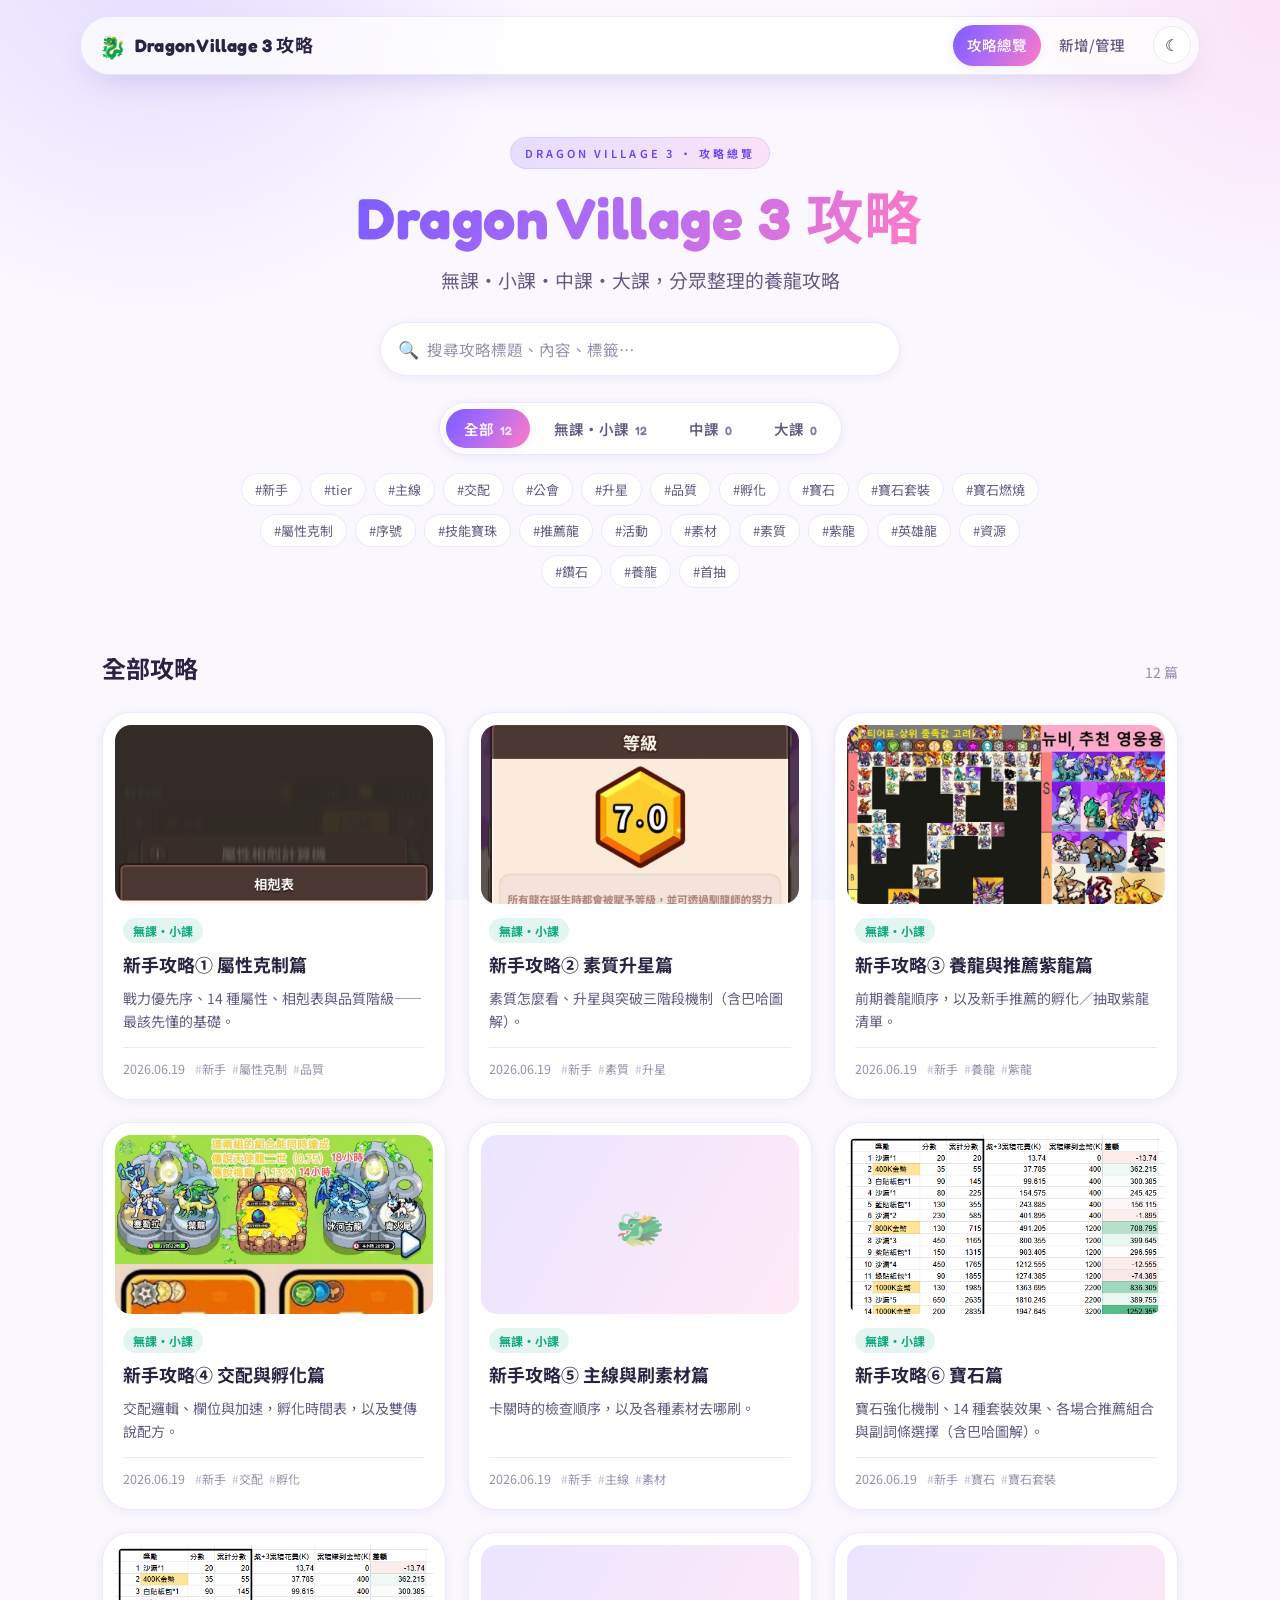
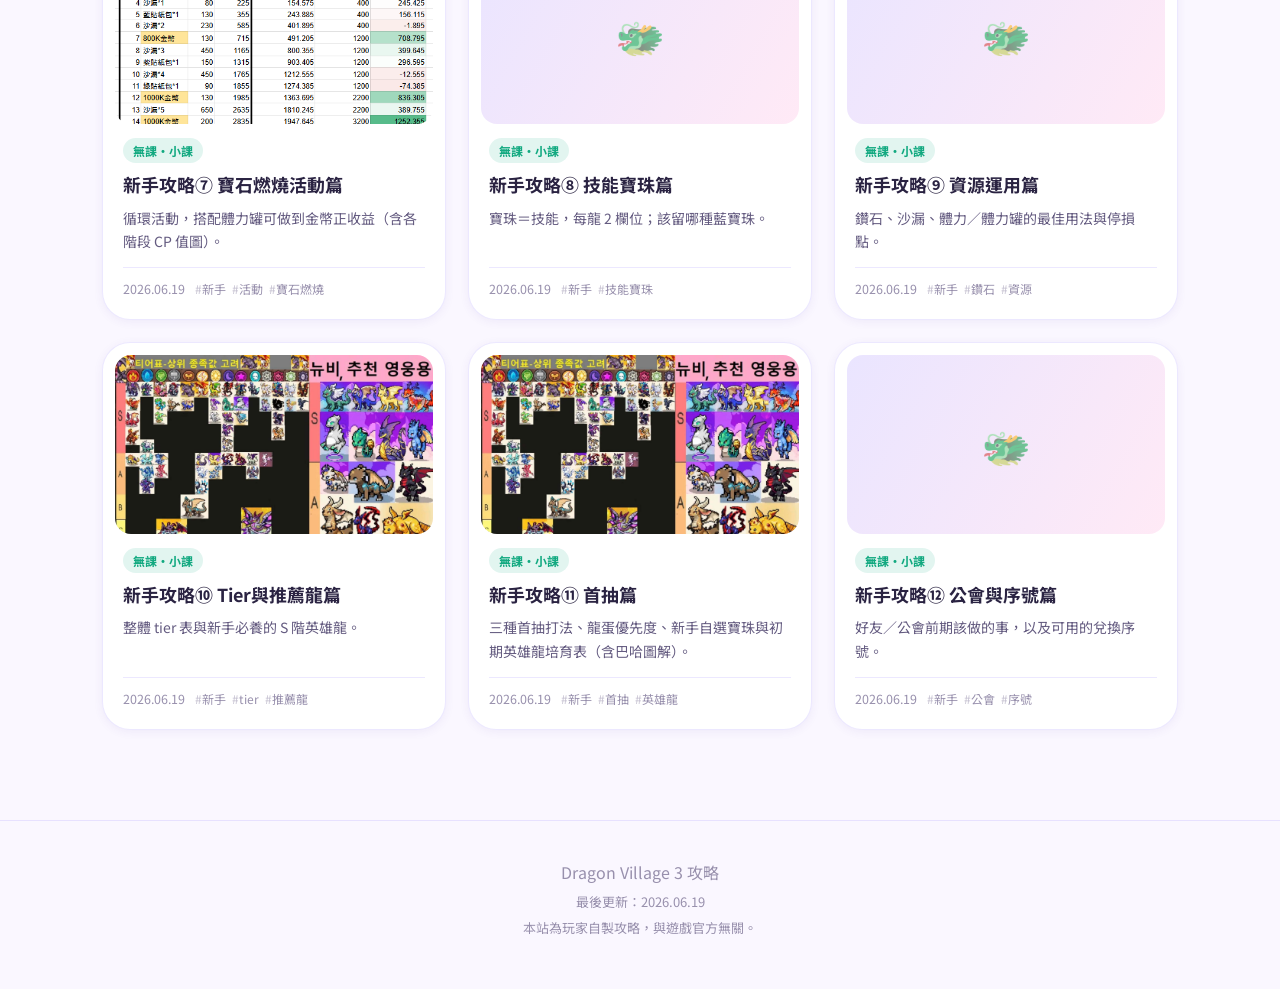
==== index.html @ 029b4b72 "Add files via upload" ====
<!DOCTYPE html>
<html lang="zh-Hant" data-theme="light">
<head>
  <meta charset="UTF-8" />
  <meta name="viewport" content="width=device-width, initial-scale=1.0" />
  <title>Dragon Village 3 攻略</title>
  <meta name="description" content="Dragon Village 3 養龍攻略，依無課・小課／中課／大課分類整理。" />
  <link rel="icon" href="data:image/svg+xml,<svg xmlns='http://www.w3.org/2000/svg' viewBox='0 0 100 100'><text y='.9em' font-size='90'>🐉</text></svg>" />
  <link rel="stylesheet" href="assets/css/style.css" />
</head>
<body>

  <main class="wrap">
    <!-- Hero -->
    <section class="hero">
      <span class="eyebrow" id="hero-eyebrow">Dragon Village 3 · 攻略總覽</span>
      <h1><span class="grad" id="hero-title">Dragon Village 3 攻略</span></h1>
      <p class="lead" id="hero-lead">無課・小課・中課・大課，分眾整理的養龍攻略</p>

      <div class="search-shell">
        <span class="icon">🔍</span>
        <input class="search-input" id="search" type="search" placeholder="搜尋攻略標題、內容、標籤…" autocomplete="off" />
      </div>

      <div class="tier-tabs" id="tier-tabs"></div>
      <div class="tag-row" id="tag-row"></div>
    </section>

    <!-- 攻略列表 -->
    <section class="section">
      <div class="section-head">
        <h2 id="list-title">全部攻略</h2>
        <span class="muted" id="list-count"></span>
      </div>
      <div class="guide-grid" id="grid"></div>
      <div class="empty" id="empty" style="display:none">
        <div class="big">🥚</div>
        <p>這個分類還沒有攻略。</p>
        <p>到「新增/管理」頁就能加入第一篇！</p>
      </div>
    </section>
  </main>

  <!-- 資料與程式 -->
  <script src="assets/data/guides.js"></script>
  <script src="assets/js/common.js"></script>
  <script src="assets/js/index.js"></script>
</body>
</html>
---- assets/css/style.css ----
/* =============================================================
 * Dragon Village 3 攻略站 — 樣式 (style.css)
 * 風格：奇幻可愛 × 好讀。支援亮/暗模式 (html[data-theme])。
 * ============================================================= */

/* ---------- 字體 ---------- */
@import url('https://fonts.googleapis.com/css2?family=Fredoka:wght@500;600;700&family=Noto+Sans+TC:wght@400;500;700;900&display=swap');

/* ---------- 設計變數（亮色為預設） ---------- */
:root {
  --font-base: "Noto Sans TC", system-ui, -apple-system, "Microsoft JhengHei", sans-serif;
  --font-display: "Fredoka", "Noto Sans TC", sans-serif;

  --bg: #faf7ff;
  --bg-soft: #f1ebff;
  --surface: #ffffff;
  --surface-2: #fbf9ff;
  --glass: rgba(255, 255, 255, 0.72);

  --text: #2a2342;
  --text-soft: #645b80;
  --text-faint: #9890ad;

  --hairline: rgba(124, 92, 255, 0.14);
  --hairline-strong: rgba(124, 92, 255, 0.22);

  --primary: #7c5cff;
  --primary-ink: #6a45f0;
  --accent: #1fb6ac;
  --accent-2: #ff7ac6;

  --grad: linear-gradient(120deg, #7c5cff 0%, #b06cf5 45%, #ff7ac6 100%);
  --grad-soft: linear-gradient(120deg, rgba(124,92,255,.16), rgba(255,122,198,.16));

  /* 三大分類顏色 */
  --tier-free: #12a980;
  --tier-free-bg: rgba(18, 169, 128, 0.12);
  --tier-mid: #4f7ff0;
  --tier-mid-bg: rgba(79, 127, 240, 0.12);
  --tier-whale: #e0901a;
  --tier-whale-bg: rgba(224, 144, 26, 0.14);

  --shadow-sm: 0 2px 10px rgba(86, 54, 168, 0.07);
  --shadow-md: 0 14px 34px -14px rgba(96, 60, 178, 0.26);
  --shadow-lg: 0 36px 70px -28px rgba(96, 60, 178, 0.36);

  --radius-xl: 28px;
  --radius-lg: 20px;
  --radius-md: 14px;
  --radius-sm: 10px;

  --ease: cubic-bezier(0.32, 0.72, 0, 1);
  --ease-soft: cubic-bezier(0.22, 1, 0.36, 1);

  --maxw: 1120px;
}

html[data-theme="dark"] {
  --bg: #0d0a18;
  --bg-soft: #14102a;
  --surface: #181231;
  --surface-2: #1e1740;
  --glass: rgba(22, 17, 44, 0.66);

  --text: #ece8ff;
  --text-soft: #b6addb;
  --text-faint: #837aa8;

  --hairline: rgba(255, 255, 255, 0.09);
  --hairline-strong: rgba(255, 255, 255, 0.16);

  --primary: #9d86ff;
  --primary-ink: #b29bff;
  --accent: #45e0d8;
  --accent-2: #ff93d2;

  --tier-free: #2bd6a6;
  --tier-free-bg: rgba(43, 214, 166, 0.14);
  --tier-mid: #7aa2ff;
  --tier-mid-bg: rgba(122, 162, 255, 0.16);
  --tier-whale: #ffc25e;
  --tier-whale-bg: rgba(255, 194, 94, 0.16);

  --shadow-sm: 0 2px 12px rgba(0, 0, 0, 0.4);
  --shadow-md: 0 18px 40px -16px rgba(0, 0, 0, 0.6);
  --shadow-lg: 0 40px 80px -28px rgba(0, 0, 0, 0.7);
}

/* ---------- 基礎 ---------- */
* { box-sizing: border-box; }

html { scroll-behavior: smooth; -webkit-text-size-adjust: 100%; }

body {
  margin: 0;
  min-height: 100dvh;
  font-family: var(--font-base);
  color: var(--text);
  background: var(--bg);
  line-height: 1.7;
  overflow-x: hidden;
}

/* 背景奇幻光暈（固定、不影響捲動效能） */
body::before {
  content: "";
  position: fixed;
  inset: 0;
  z-index: -1;
  pointer-events: none;
  background:
    radial-gradient(40rem 40rem at 12% -8%, rgba(124, 92, 255, 0.18), transparent 60%),
    radial-gradient(34rem 34rem at 100% 0%, rgba(255, 122, 198, 0.16), transparent 60%),
    radial-gradient(40rem 40rem at 50% 120%, rgba(31, 182, 172, 0.12), transparent 60%);
}

a { color: var(--primary-ink); text-decoration: none; }
a:hover { text-decoration: underline; }
img { max-width: 100%; }

.wrap { width: 100%; max-width: var(--maxw); margin: 0 auto; padding: 0 22px; }

/* ---------- 浮動玻璃導覽列 ---------- */
.site-nav {
  position: sticky;
  top: 0;
  z-index: 50;
  display: flex;
  justify-content: center;
  padding: 16px 14px;
}
.nav-pill {
  display: flex;
  align-items: center;
  gap: 14px;
  width: min(var(--maxw), 100%);
  padding: 8px 8px 8px 18px;
  background: var(--glass);
  -webkit-backdrop-filter: blur(16px);
  backdrop-filter: blur(16px);
  border: 1px solid var(--hairline);
  border-radius: 999px;
  box-shadow: var(--shadow-md);
}
.nav-brand { display: flex; align-items: center; gap: 9px; color: var(--text); }
.nav-brand:hover { text-decoration: none; }
.nav-logo { font-size: 22px; }
.nav-title { font-family: var(--font-display); font-weight: 700; font-size: 18px; letter-spacing: .2px; }
.nav-links { display: flex; gap: 4px; margin-left: auto; }
.nav-link {
  color: var(--text-soft);
  padding: 8px 14px;
  border-radius: 999px;
  font-size: 14.5px;
  font-weight: 500;
  transition: background .3s var(--ease), color .3s var(--ease);
}
.nav-link:hover { color: var(--text); background: var(--bg-soft); text-decoration: none; }
.nav-link.is-active { color: #fff; background-image: var(--grad); box-shadow: var(--shadow-sm); }
.theme-toggle {
  width: 38px; height: 38px;
  flex: 0 0 38px;
  border: 1px solid var(--hairline);
  border-radius: 999px;
  background: var(--surface);
  color: var(--text);
  font-size: 16px;
  cursor: pointer;
  display: grid; place-items: center;
  transition: transform .3s var(--ease), background .3s var(--ease);
}
.theme-toggle:hover { transform: rotate(-18deg) scale(1.06); background: var(--bg-soft); }

/* ---------- Hero ---------- */
.hero { padding: 46px 0 26px; text-align: center; }
.eyebrow {
  display: inline-block;
  font-size: 11px;
  letter-spacing: .28em;
  text-transform: uppercase;
  font-weight: 600;
  color: var(--primary-ink);
  background: var(--grad-soft);
  border: 1px solid var(--hairline);
  padding: 6px 14px;
  border-radius: 999px;
  margin-bottom: 18px;
}
.hero h1 {
  font-family: var(--font-display);
  font-size: clamp(2.1rem, 6vw, 3.6rem);
  line-height: 1.08;
  margin: 0 0 14px;
  font-weight: 700;
  letter-spacing: .5px;
}
.hero h1 .grad {
  background: var(--grad);
  -webkit-background-clip: text;
  background-clip: text;
  -webkit-text-fill-color: transparent;
}
.hero p.lead {
  max-width: 640px;
  margin: 0 auto 26px;
  color: var(--text-soft);
  font-size: clamp(1rem, 2.5vw, 1.18rem);
}

/* 搜尋框 */
.search-shell {
  position: relative;
  max-width: 520px;
  margin: 0 auto 26px;
}
.search-shell .icon {
  position: absolute; left: 18px; top: 50%; transform: translateY(-50%);
  color: var(--text-faint); font-size: 17px; pointer-events: none;
}
.search-input {
  width: 100%;
  padding: 15px 18px 15px 46px;
  font-family: inherit;
  font-size: 15.5px;
  color: var(--text);
  background: var(--surface);
  border: 1px solid var(--hairline);
  border-radius: 999px;
  box-shadow: var(--shadow-sm);
  outline: none;
  transition: border-color .3s var(--ease), box-shadow .3s var(--ease);
}
.search-input::placeholder { color: var(--text-faint); }
.search-input:focus { border-color: var(--hairline-strong); box-shadow: var(--shadow-md); }

/* ---------- 分類分頁(segmented) ---------- */
.tier-tabs {
  display: inline-flex;
  flex-wrap: wrap;
  justify-content: center;
  gap: 6px;
  padding: 6px;
  background: var(--surface);
  border: 1px solid var(--hairline);
  border-radius: 999px;
  box-shadow: var(--shadow-sm);
  margin: 0 auto;
}
.tier-tab {
  border: 0;
  background: transparent;
  color: var(--text-soft);
  font-family: inherit;
  font-size: 14.5px;
  font-weight: 600;
  padding: 9px 18px;
  border-radius: 999px;
  cursor: pointer;
  transition: color .3s var(--ease), background .35s var(--ease), transform .2s var(--ease);
}
.tier-tab:hover { color: var(--text); }
.tier-tab:active { transform: scale(.97); }
.tier-tab.is-active { color: #fff; background-image: var(--grad); box-shadow: var(--shadow-sm); }
.tier-tab .count {
  font-family: var(--font-display);
  font-size: 12px;
  opacity: .8;
  margin-left: 6px;
}

/* ---------- 標籤 chips ---------- */
.tag-row {
  display: flex; flex-wrap: wrap; gap: 8px;
  justify-content: center;
  margin: 18px auto 0;
  max-width: 820px;
}
.chip {
  border: 1px solid var(--hairline);
  background: var(--surface);
  color: var(--text-soft);
  font-family: inherit;
  font-size: 13px;
  padding: 6px 13px;
  border-radius: 999px;
  cursor: pointer;
  transition: all .25s var(--ease);
}
.chip:hover { color: var(--text); border-color: var(--hairline-strong); }
.chip.is-active { color: var(--primary-ink); background: var(--grad-soft); border-color: var(--hairline-strong); font-weight: 600; }

/* ---------- 攻略卡片網格 ---------- */
.section { padding: 36px 0 60px; }
.section-head {
  display: flex; align-items: baseline; justify-content: space-between;
  gap: 12px; margin-bottom: 22px;
}
.section-head h2 { font-family: var(--font-display); font-size: 1.5rem; margin: 0; font-weight: 700; }
.section-head .muted { color: var(--text-faint); font-size: 14px; }

.guide-grid {
  display: grid;
  grid-template-columns: repeat(auto-fill, minmax(290px, 1fr));
  gap: 22px;
}

.guide-card {
  display: flex;
  flex-direction: column;
  background: var(--surface);
  border: 1px solid var(--hairline);
  border-radius: var(--radius-xl);
  padding: 12px;
  color: var(--text);
  box-shadow: var(--shadow-sm);
  transition: transform .5s var(--ease), box-shadow .5s var(--ease), border-color .5s var(--ease);
  overflow: hidden;
}
.guide-card:hover {
  text-decoration: none;
  transform: translateY(-6px);
  box-shadow: var(--shadow-lg);
  border-color: var(--hairline-strong);
}
.card-cover {
  position: relative;
  aspect-ratio: 16 / 9;
  border-radius: calc(var(--radius-xl) - 12px);
  overflow: hidden;
  background-image: var(--grad-soft);
  display: grid; place-items: center;
}
.card-cover img { width: 100%; height: 100%; object-fit: cover; display: block; }
.card-cover .placeholder { font-size: 40px; opacity: .55; }
.card-body { padding: 14px 8px 8px; display: flex; flex-direction: column; gap: 9px; flex: 1; }
.card-tiers { display: flex; flex-wrap: wrap; gap: 6px; }
.card-title { font-size: 1.12rem; font-weight: 700; line-height: 1.4; margin: 0; }
.card-summary { color: var(--text-soft); font-size: 14px; margin: 0; flex: 1; }
.card-meta {
  display: flex; align-items: center; gap: 10px;
  color: var(--text-faint); font-size: 12.5px;
  margin-top: 4px; padding-top: 10px;
  border-top: 1px solid var(--hairline);
}
.card-tags { display: flex; flex-wrap: wrap; gap: 6px; }
.card-tag { color: var(--text-faint); font-size: 12px; }
.card-tag::before { content: "#"; opacity: .6; }

/* ---------- 分類徽章 ---------- */
.tier-badge {
  display: inline-block;
  font-size: 12px;
  font-weight: 700;
  padding: 3px 10px;
  border-radius: 999px;
  line-height: 1.6;
}
.tier--free  { color: var(--tier-free);  background: var(--tier-free-bg); }
.tier--mid   { color: var(--tier-mid);   background: var(--tier-mid-bg); }
.tier--whale { color: var(--tier-whale); background: var(--tier-whale-bg); }

/* ---------- 空狀態 ---------- */
.empty {
  text-align: center;
  padding: 70px 20px;
  color: var(--text-faint);
}
.empty .big { font-size: 54px; margin-bottom: 10px; }
.empty p { margin: 4px 0; }

/* ---------- 進場動畫 ---------- */
.reveal { opacity: 0; transform: translateY(18px); filter: blur(6px); transition: opacity .7s var(--ease-soft), transform .7s var(--ease-soft), filter .7s var(--ease-soft); }
.reveal.is-in { opacity: 1; transform: none; filter: none; }
@media (prefers-reduced-motion: reduce) {
  .reveal { opacity: 1; transform: none; filter: none; transition: none; }
  html { scroll-behavior: auto; }
}

/* ---------- 攻略內頁 ---------- */
.article-layout {
  display: grid;
  grid-template-columns: 1fr;
  gap: 36px;
  padding: 28px 0 70px;
}
@media (min-width: 1000px) {
  .article-layout { grid-template-columns: minmax(0, 1fr) 240px; }
}
.article-head { margin-bottom: 22px; }
.article-head .tiers { display: flex; gap: 8px; flex-wrap: wrap; margin-bottom: 14px; }
.article-head h1 {
  font-family: var(--font-display);
  font-size: clamp(1.8rem, 4.4vw, 2.6rem);
  line-height: 1.18; margin: 0 0 12px; font-weight: 700;
}
.article-meta { display: flex; flex-wrap: wrap; gap: 14px; color: var(--text-faint); font-size: 13.5px; }
.article-cover { margin: 22px 0; border-radius: var(--radius-lg); overflow: hidden; box-shadow: var(--shadow-md); }
.article-cover img { width: 100%; display: block; }

.back-link {
  display: inline-flex; align-items: center; gap: 7px;
  color: var(--text-soft); font-size: 14px; margin-bottom: 18px;
}
.back-link:hover { color: var(--primary-ink); text-decoration: none; }

/* 內文排版（Markdown 渲染結果） */
.prose { font-size: 16.5px; color: var(--text); }
.prose > *:first-child { margin-top: 0; }
.prose h2 {
  font-family: var(--font-display); font-weight: 700;
  font-size: 1.5rem; margin: 2em 0 .7em; padding-bottom: .3em;
  border-bottom: 1px solid var(--hairline);
  scroll-margin-top: 90px;
}
.prose h3 { font-size: 1.22rem; font-weight: 700; margin: 1.6em 0 .5em; scroll-margin-top: 90px; }
.prose h4 { font-size: 1.06rem; font-weight: 700; margin: 1.3em 0 .4em; }
.prose p { margin: 0 0 1.05em; }
.prose ul, .prose ol { margin: 0 0 1.1em; padding-left: 1.4em; }
.prose li { margin: .35em 0; }
.prose li::marker { color: var(--primary); }
.prose a { color: var(--primary-ink); text-decoration: underline; text-underline-offset: 3px; }
.prose strong { color: var(--text); font-weight: 700; }
.prose img { border-radius: var(--radius-md); box-shadow: var(--shadow-sm); margin: .6em 0; }
.prose blockquote {
  margin: 1.2em 0; padding: 12px 18px;
  background: var(--grad-soft);
  border-left: 4px solid var(--primary);
  border-radius: 0 var(--radius-sm) var(--radius-sm) 0;
  color: var(--text-soft);
}
.prose blockquote p:last-child { margin-bottom: 0; }
.prose code {
  font-family: ui-monospace, "SFMono-Regular", Menlo, Consolas, monospace;
  font-size: .9em;
  background: var(--bg-soft);
  padding: 2px 6px; border-radius: 6px;
}
.prose pre {
  background: var(--surface-2);
  border: 1px solid var(--hairline);
  border-radius: var(--radius-md);
  padding: 16px; overflow: auto; margin: 1.2em 0;
}
.prose pre code { background: none; padding: 0; }
.prose hr { border: 0; height: 1px; background: var(--hairline); margin: 2em 0; }

/* 表格 */
.prose table {
  width: 100%; border-collapse: collapse; margin: 1.2em 0;
  font-size: 15px; overflow: hidden;
  border-radius: var(--radius-md);
  box-shadow: var(--shadow-sm);
}
.prose thead { background-image: var(--grad-soft); }
.prose th, .prose td { padding: 11px 14px; text-align: left; border-bottom: 1px solid var(--hairline); }
.prose th { font-weight: 700; color: var(--text); }
.prose tbody tr:hover { background: var(--bg-soft); }
.prose tbody tr:last-child td { border-bottom: 0; }

/* 影片(YouTube) */
.dv3-video {
  position: relative; width: 100%; aspect-ratio: 16 / 9;
  margin: 1.3em 0; border-radius: var(--radius-md);
  overflow: hidden; box-shadow: var(--shadow-md); background: #000;
}
.dv3-video iframe { position: absolute; inset: 0; width: 100%; height: 100%; border: 0; }

.dv3-rawfallback { white-space: pre-wrap; font-family: var(--font-base); }

/* 來源圖庫(可折疊) */
.prose details {
  margin: 1.3em 0;
  border: 1px solid var(--hairline);
  border-radius: var(--radius-md);
  background: var(--surface-2);
  padding: 4px 16px;
}
.prose details summary {
  cursor: pointer;
  font-weight: 700;
  color: var(--primary-ink);
  padding: 12px 0;
  list-style-position: inside;
}
.prose details[open] summary { margin-bottom: 6px; }
.prose details img { display: block; margin: 10px 0; }
.prose details > p { font-size: 13.5px; color: var(--text-faint); margin: 6px 0 10px; }

/* 目錄 TOC */
.toc { position: relative; }
@media (min-width: 1000px) {
  .toc { position: sticky; top: 92px; align-self: start; }
}
.toc-inner {
  background: var(--surface);
  border: 1px solid var(--hairline);
  border-radius: var(--radius-lg);
  padding: 16px 18px;
  box-shadow: var(--shadow-sm);
}
.toc-title { font-size: 12px; letter-spacing: .15em; text-transform: uppercase; color: var(--text-faint); margin: 0 0 10px; font-weight: 700; }
.toc a { display: block; color: var(--text-soft); font-size: 14px; padding: 5px 0; line-height: 1.4; }
.toc a:hover { color: var(--primary-ink); text-decoration: none; }
.toc a.lvl-3 { padding-left: 14px; font-size: 13px; }

/* ---------- 頁尾 ---------- */
.site-footer {
  border-top: 1px solid var(--hairline);
  margin-top: 30px;
  padding: 34px 0 46px;
  text-align: center;
  color: var(--text-faint);
}
.footer-inner p { margin: 4px 0; }
.footer-sub { font-size: 13px; }

/* =============================================================
 * 後台編輯器 (editor.html)
 * ============================================================= */
.editor-wrap { padding: 18px 0 70px; }
.editor-head { text-align: center; margin-bottom: 22px; }
.editor-head h1 { font-family: var(--font-display); font-size: clamp(1.6rem,4vw,2.2rem); margin: 0 0 8px; }
.editor-head p { color: var(--text-soft); margin: 0; }

.editor-grid { display: grid; grid-template-columns: 1fr; gap: 22px; }
@media (min-width: 980px) { .editor-grid { grid-template-columns: 300px 1fr; align-items: start; } }

.panel {
  background: var(--surface);
  border: 1px solid var(--hairline);
  border-radius: var(--radius-lg);
  box-shadow: var(--shadow-sm);
  padding: 18px;
}
.panel h3 { margin: 0 0 12px; font-family: var(--font-display); font-size: 1.1rem; }

.glist { display: flex; flex-direction: column; gap: 8px; max-height: 60vh; overflow: auto; }
.glist-item {
  display: flex; align-items: center; gap: 8px;
  padding: 10px 12px; border-radius: var(--radius-sm);
  border: 1px solid var(--hairline); cursor: pointer;
  transition: all .25s var(--ease);
}
.glist-item:hover { border-color: var(--hairline-strong); background: var(--bg-soft); }
.glist-item.is-active { background: var(--grad-soft); border-color: var(--hairline-strong); }
.glist-item .gi-title { font-size: 14px; font-weight: 600; flex: 1; overflow: hidden; text-overflow: ellipsis; white-space: nowrap; }
.glist-item .gi-del {
  border: 0; background: transparent; color: var(--text-faint);
  cursor: pointer; font-size: 16px; padding: 2px 6px; border-radius: 6px;
}
.glist-item .gi-del:hover { color: #e0556e; background: rgba(224,85,110,.12); }

.field { margin-bottom: 16px; }
.field label { display: block; font-size: 13.5px; font-weight: 600; margin-bottom: 6px; color: var(--text-soft); }
.field .hint { font-weight: 400; color: var(--text-faint); font-size: 12px; }
.input, .textarea, .select {
  width: 100%; font-family: inherit; font-size: 15px; color: var(--text);
  background: var(--surface-2); border: 1px solid var(--hairline);
  border-radius: var(--radius-sm); padding: 11px 13px; outline: none;
  transition: border-color .25s var(--ease), box-shadow .25s var(--ease);
}
.input:focus, .textarea:focus, .select:focus { border-color: var(--hairline-strong); box-shadow: var(--shadow-sm); }
.textarea { resize: vertical; min-height: 320px; line-height: 1.6; font-size: 14.5px; }
.tier-check { display: flex; flex-wrap: wrap; gap: 10px; }
.tier-check label {
  display: inline-flex; align-items: center; gap: 7px;
  background: var(--surface-2); border: 1px solid var(--hairline);
  padding: 8px 14px; border-radius: 999px; cursor: pointer; font-weight: 600;
  font-size: 14px; margin: 0; color: var(--text);
}
.tier-check input { accent-color: var(--primary); width: 16px; height: 16px; }

.toolbar { display: flex; flex-wrap: wrap; gap: 6px; margin-bottom: 8px; }
.tool-btn {
  border: 1px solid var(--hairline); background: var(--surface);
  color: var(--text-soft); font-family: inherit; font-size: 13px;
  padding: 6px 11px; border-radius: 8px; cursor: pointer;
  transition: all .2s var(--ease);
}
.tool-btn:hover { color: var(--text); border-color: var(--hairline-strong); background: var(--bg-soft); }

.editor-cols { display: grid; grid-template-columns: 1fr; gap: 16px; }
@media (min-width: 1180px) { .editor-cols { grid-template-columns: 1fr 1fr; } }
.preview-box {
  background: var(--surface-2); border: 1px dashed var(--hairline-strong);
  border-radius: var(--radius-md); padding: 16px; min-height: 320px; overflow: auto;
}
.preview-box .preview-label { font-size: 12px; color: var(--text-faint); letter-spacing: .1em; text-transform: uppercase; margin-bottom: 10px; }

.btn-row { display: flex; flex-wrap: wrap; gap: 10px; margin-top: 16px; }
.btn {
  font-family: inherit; font-weight: 700; font-size: 14.5px;
  padding: 12px 20px; border-radius: 999px; cursor: pointer;
  border: 1px solid var(--hairline); background: var(--surface); color: var(--text);
  transition: transform .2s var(--ease), box-shadow .3s var(--ease), background .3s var(--ease);
}
.btn:hover { transform: translateY(-1px); box-shadow: var(--shadow-sm); }
.btn:active { transform: scale(.98); }
.btn--primary { border: 0; color: #fff; background-image: var(--grad); box-shadow: var(--shadow-md); }
.btn--ghost { background: transparent; }

.toast {
  position: fixed; left: 50%; bottom: 28px; transform: translateX(-50%) translateY(20px);
  background: var(--text); color: var(--bg);
  padding: 12px 22px; border-radius: 999px; font-size: 14px; font-weight: 600;
  box-shadow: var(--shadow-lg); opacity: 0; pointer-events: none;
  transition: opacity .3s var(--ease), transform .3s var(--ease); z-index: 80;
}
.toast.show { opacity: 1; transform: translateX(-50%) translateY(0); }

.note {
  background: var(--grad-soft); border: 1px solid var(--hairline);
  border-radius: var(--radius-md); padding: 14px 16px; font-size: 14px;
  color: var(--text-soft); margin-bottom: 18px;
}
.note strong { color: var(--text); }

/* ---------- 手機調整 ---------- */
@media (max-width: 640px) {
  .nav-title { font-size: 16px; max-width: 38vw; overflow: hidden; text-overflow: ellipsis; white-space: nowrap; }
  .nav-link { padding: 7px 10px; font-size: 13.5px; }
  .wrap { padding: 0 16px; }
  .hero { padding: 30px 0 18px; }
  .guide-grid { grid-template-columns: 1fr; gap: 16px; }
}
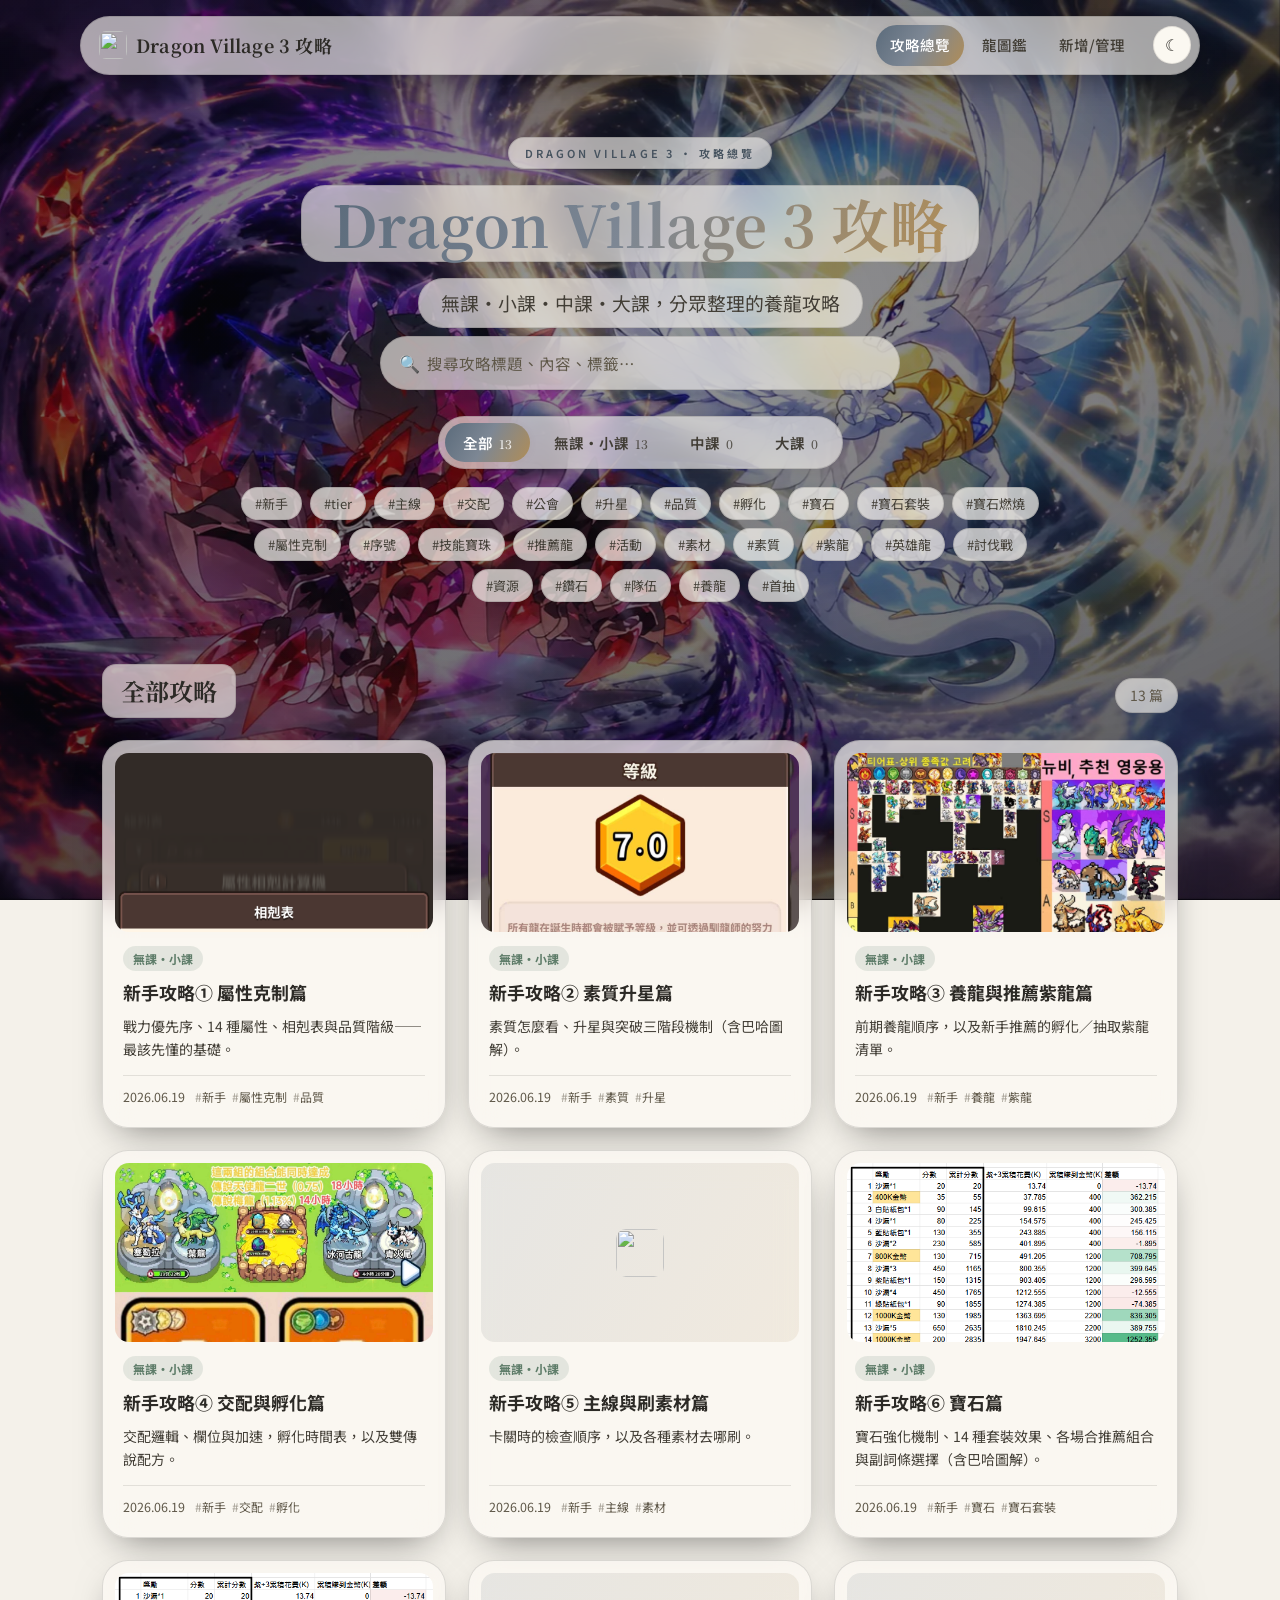
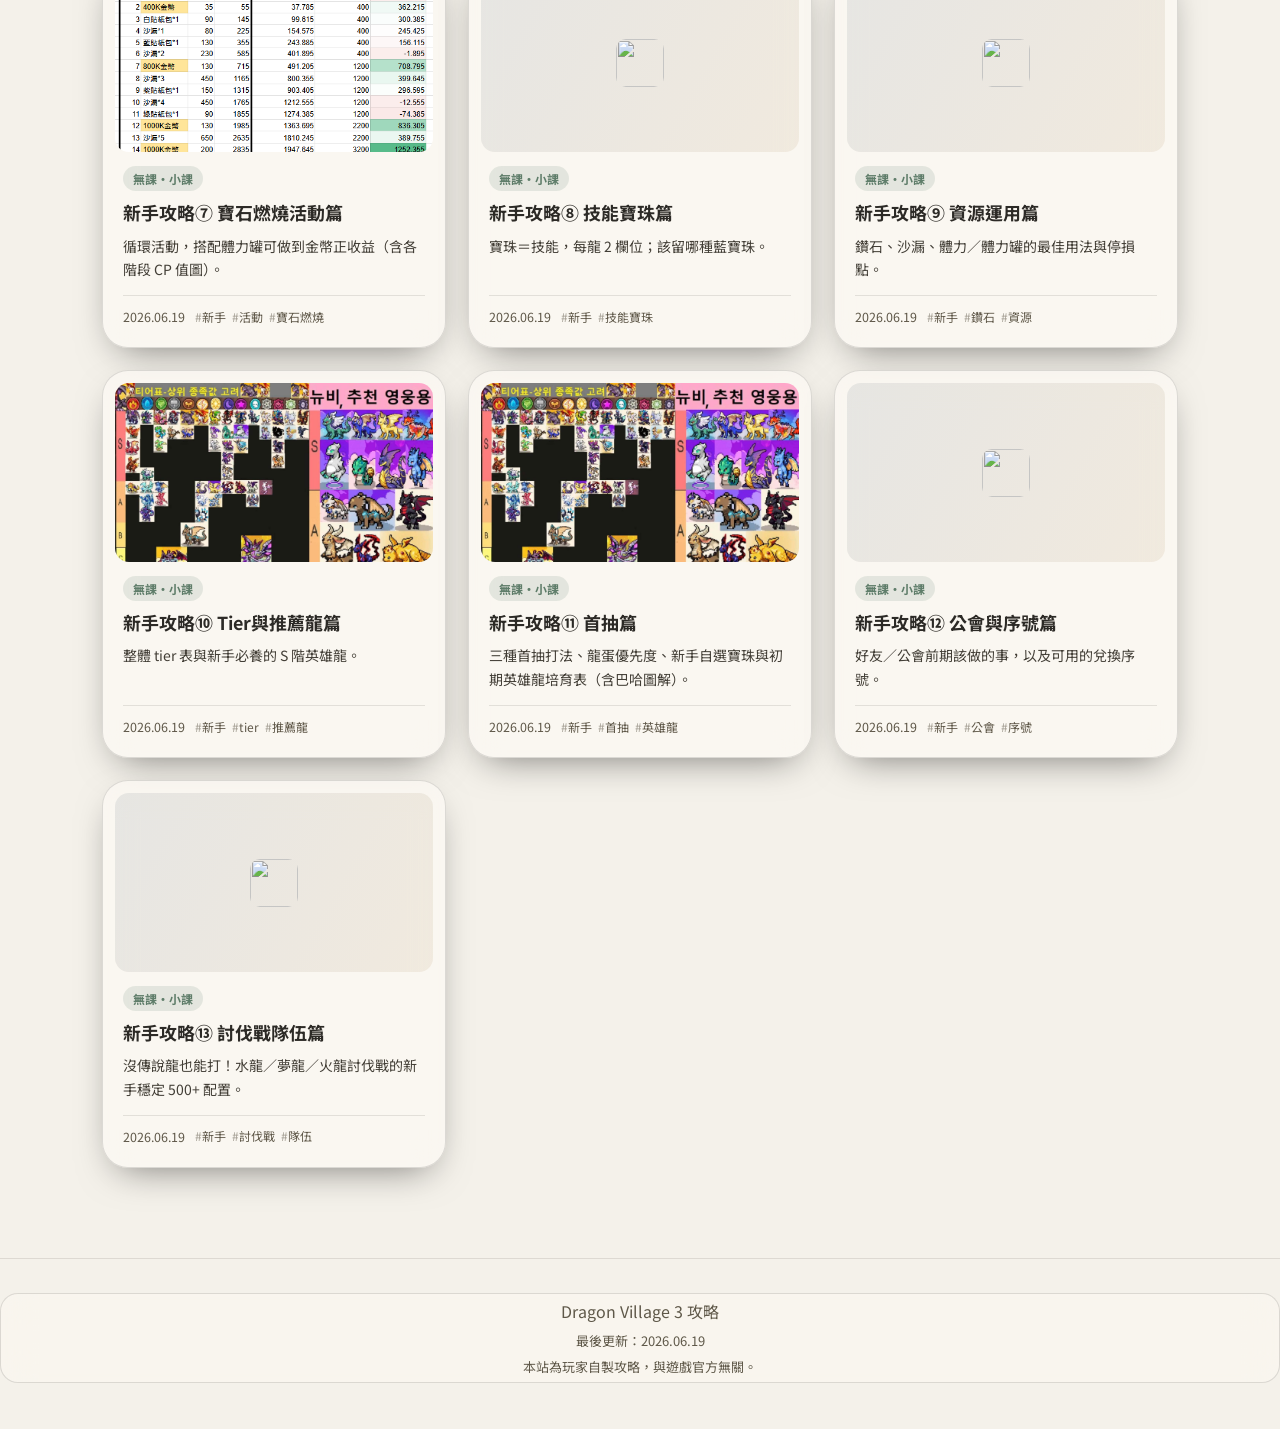
==== commit f8ffc630: "Add files via upload" ====
--- a/index.html
+++ b/index.html
@@ -5,7 +5,7 @@
   <meta name="viewport" content="width=device-width, initial-scale=1.0" />
   <title>Dragon Village 3 攻略</title>
   <meta name="description" content="Dragon Village 3 養龍攻略，依無課・小課／中課／大課分類整理。" />
-  <link rel="icon" href="data:image/svg+xml,<svg xmlns='http://www.w3.org/2000/svg' viewBox='0 0 100 100'><text y='.9em' font-size='90'>🐉</text></svg>" />
+  <link rel="icon" type="image/webp" href="assets/img/dragons/dragonslayer.webp" />
   <link rel="stylesheet" href="assets/css/style.css" />
 </head>
 <body>
@@ -41,7 +41,6 @@
     </section>
   </main>
 
-  <!-- 資料與程式 -->
   <script src="assets/data/guides.js"></script>
   <script src="assets/js/common.js"></script>
   <script src="assets/js/index.js"></script>
--- a/assets/css/style.css
+++ b/assets/css/style.css
@@ -4,49 +4,48 @@
  * ============================================================= */
 
 /* ---------- 字體 ---------- */
-@import url('https://fonts.googleapis.com/css2?family=Fredoka:wght@500;600;700&family=Noto+Sans+TC:wght@400;500;700;900&display=swap');
+@import url('https://fonts.googleapis.com/css2?family=Noto+Serif+TC:wght@500;600;700;900&family=Noto+Sans+TC:wght@300;400;500;700&display=swap');
 
 /* ---------- 設計變數（亮色為預設） ---------- */
 :root {
   --font-base: "Noto Sans TC", system-ui, -apple-system, "Microsoft JhengHei", sans-serif;
-  --font-display: "Fredoka", "Noto Sans TC", sans-serif;
-
-  --bg: #faf7ff;
-  --bg-soft: #f1ebff;
-  --surface: #ffffff;
-  --surface-2: #fbf9ff;
-  --glass: rgba(255, 255, 255, 0.72);
-
-  --text: #2a2342;
-  --text-soft: #645b80;
-  --text-faint: #9890ad;
-
-  --hairline: rgba(124, 92, 255, 0.14);
-  --hairline-strong: rgba(124, 92, 255, 0.22);
-
-  --primary: #7c5cff;
-  --primary-ink: #6a45f0;
-  --accent: #1fb6ac;
-  --accent-2: #ff7ac6;
-
-  --grad: linear-gradient(120deg, #7c5cff 0%, #b06cf5 45%, #ff7ac6 100%);
-  --grad-soft: linear-gradient(120deg, rgba(124,92,255,.16), rgba(255,122,198,.16));
-
-  /* 三大分類顏色 */
-  --tier-free: #12a980;
-  --tier-free-bg: rgba(18, 169, 128, 0.12);
-  --tier-mid: #4f7ff0;
-  --tier-mid-bg: rgba(79, 127, 240, 0.12);
-  --tier-whale: #e0901a;
-  --tier-whale-bg: rgba(224, 144, 26, 0.14);
-
-  --shadow-sm: 0 2px 10px rgba(86, 54, 168, 0.07);
-  --shadow-md: 0 14px 34px -14px rgba(96, 60, 178, 0.26);
-  --shadow-lg: 0 36px 70px -28px rgba(96, 60, 178, 0.36);
-
-  --radius-xl: 28px;
-  --radius-lg: 20px;
-  --radius-md: 14px;
+  --font-display: "Noto Serif TC", "Noto Sans TC", serif;
+
+  --bg: #f4f1ea;
+  --bg-soft: #eae3d4;
+  --surface: #fbf8f1;
+  --surface-2: #f2ede1;
+  --glass: rgba(251, 248, 241, 0.78);
+
+  --text: #2c2a26;
+  --text-soft: #6b6456;
+  --text-faint: #9b9384;
+
+  --hairline: rgba(60, 52, 40, 0.12);
+  --hairline-strong: rgba(60, 52, 40, 0.2);
+
+  --primary: #5b6b7b;
+  --primary-ink: #46535f;
+  --accent: #b08d57;
+  --accent-2: #9a7b5a;
+
+  --grad: linear-gradient(120deg, #5b6b7b 0%, #7d8794 48%, #b08d57 100%);
+  --grad-soft: linear-gradient(120deg, rgba(91,107,123,.12), rgba(176,141,87,.12));
+
+  --tier-free: #5f7d6a;
+  --tier-free-bg: rgba(95, 125, 106, 0.14);
+  --tier-mid: #5a6b85;
+  --tier-mid-bg: rgba(90, 107, 133, 0.14);
+  --tier-whale: #a8763e;
+  --tier-whale-bg: rgba(168, 118, 62, 0.16);
+
+  --shadow-sm: 0 2px 10px rgba(60, 50, 35, 0.06);
+  --shadow-md: 0 14px 34px -16px rgba(60, 50, 35, 0.18);
+  --shadow-lg: 0 30px 64px -28px rgba(60, 50, 35, 0.26);
+
+  --radius-xl: 26px;
+  --radius-lg: 18px;
+  --radius-md: 13px;
   --radius-sm: 10px;
 
   --ease: cubic-bezier(0.32, 0.72, 0, 1);
@@ -56,34 +55,37 @@
 }
 
 html[data-theme="dark"] {
-  --bg: #0d0a18;
-  --bg-soft: #14102a;
-  --surface: #181231;
-  --surface-2: #1e1740;
-  --glass: rgba(22, 17, 44, 0.66);
-
-  --text: #ece8ff;
-  --text-soft: #b6addb;
-  --text-faint: #837aa8;
-
-  --hairline: rgba(255, 255, 255, 0.09);
-  --hairline-strong: rgba(255, 255, 255, 0.16);
-
-  --primary: #9d86ff;
-  --primary-ink: #b29bff;
-  --accent: #45e0d8;
-  --accent-2: #ff93d2;
-
-  --tier-free: #2bd6a6;
-  --tier-free-bg: rgba(43, 214, 166, 0.14);
-  --tier-mid: #7aa2ff;
-  --tier-mid-bg: rgba(122, 162, 255, 0.16);
-  --tier-whale: #ffc25e;
-  --tier-whale-bg: rgba(255, 194, 94, 0.16);
-
-  --shadow-sm: 0 2px 12px rgba(0, 0, 0, 0.4);
+  --bg: #1a1714;
+  --bg-soft: #221e18;
+  --surface: #24201a;
+  --surface-2: #2c281f;
+  --glass: rgba(26, 23, 20, 0.72);
+
+  --text: #ece6d8;
+  --text-soft: #c2b8a4;
+  --text-faint: #8f8676;
+
+  --hairline: rgba(232, 222, 202, 0.1);
+  --hairline-strong: rgba(232, 222, 202, 0.18);
+
+  --primary: #9fb0c0;
+  --primary-ink: #bcc8d4;
+  --accent: #d4ad6f;
+  --accent-2: #c2a079;
+
+  --grad: linear-gradient(120deg, #7d8a98 0%, #9aa6b2 48%, #cda86a 100%);
+  --grad-soft: linear-gradient(120deg, rgba(159,176,192,.16), rgba(212,173,111,.16));
+
+  --tier-free: #7fa08c;
+  --tier-free-bg: rgba(127, 160, 140, 0.16);
+  --tier-mid: #8ea3c2;
+  --tier-mid-bg: rgba(142, 163, 194, 0.16);
+  --tier-whale: #d0a566;
+  --tier-whale-bg: rgba(208, 165, 102, 0.18);
+
+  --shadow-sm: 0 2px 12px rgba(0, 0, 0, 0.45);
   --shadow-md: 0 18px 40px -16px rgba(0, 0, 0, 0.6);
-  --shadow-lg: 0 40px 80px -28px rgba(0, 0, 0, 0.7);
+  --shadow-lg: 0 40px 80px -28px rgba(0, 0, 0, 0.72);
 }
 
 /* ---------- 基礎 ---------- */
@@ -106,12 +108,12 @@
   content: "";
   position: fixed;
   inset: 0;
-  z-index: -1;
+  z-index: -2;
   pointer-events: none;
   background:
-    radial-gradient(40rem 40rem at 12% -8%, rgba(124, 92, 255, 0.18), transparent 60%),
-    radial-gradient(34rem 34rem at 100% 0%, rgba(255, 122, 198, 0.16), transparent 60%),
-    radial-gradient(40rem 40rem at 50% 120%, rgba(31, 182, 172, 0.12), transparent 60%);
+    radial-gradient(42rem 42rem at 12% -8%, rgba(91, 107, 123, 0.10), transparent 62%),
+    radial-gradient(34rem 34rem at 100% 0%, rgba(176, 141, 87, 0.09), transparent 62%),
+    radial-gradient(40rem 40rem at 50% 120%, rgba(95, 125, 106, 0.07), transparent 62%);
 }
 
 a { color: var(--primary-ink); text-decoration: none; }
@@ -609,17 +611,93 @@
 .toast.show { opacity: 1; transform: translateX(-50%) translateY(0); }
 
 .note {
-  background: var(--grad-soft); border: 1px solid var(--hairline);
-  border-radius: var(--radius-md); padding: 14px 16px; font-size: 14px;
-  color: var(--text-soft); margin-bottom: 18px;
-}
-.note strong { color: var(--text); }
-
-/* ---------- 手機調整 ---------- */
-@media (max-width: 640px) {
-  .nav-title { font-size: 16px; max-width: 38vw; overflow: hidden; text-overflow: ellipsis; white-space: nowrap; }
-  .nav-link { padding: 7px 10px; font-size: 13.5px; }
-  .wrap { padding: 0 16px; }
-  .hero { padding: 30px 0 18px; }
-  .guide-grid { grid-template-columns: 1fr; gap: 16px; }
-}
+  background: var(--grad-soft); border: 1px solid va
+/* 龍圖鑑：圖片與稀有度 */
+.dex-thumb { width: 42px; height: 42px; border-radius: 9px; object-fit: cover; background: var(--bg-soft); display: block; }
+.name-cell { display: flex; align-items: center; gap: 11px; }
+.name-cell .nm { font-weight: 700; color: var(--text); }
+.rarity { font-size: 11px; font-weight: 700; padding: 1px 8px; border-radius: 999px; white-space: nowrap; }
+.rarity--legend { color: var(--tier-whale); background: var(--tier-whale-bg); }
+.rarity--hero   { color: var(--primary-ink); background: var(--grad-soft); }
+.rarity--rare   { color: var(--tier-free); background: var(--tier-free-bg); }
+.cmp-portraits { display: flex; flex-wrap: wrap; gap: 14px; margin-bottom: 14px; }
+.cmp-card { text-align: center; }
+.cmp-card img { width: 72px; height: 72px; border-radius: 12px; object-fit: cover; box-shadow: var(--shadow-sm); display:block; }
+.cmp-card span { display: block; font-size: 12.5px; margin-top: 5px; font-weight: 600; }
+
+/* 比較面板：技能描述 */
+.cmp-skill { text-align: left; }
+.cmp-skill b { color: var(--text); }
+.cmp-desc { font-size: 12px; color: var(--text-soft); font-weight: 400; margin-top: 3px; line-height: 1.5; }
+table.dex td.passive { cursor: help; }
+
+/* ---------- 文青：紙感紋理 + 質感微調 ---------- */
+body::after{
+  content:""; position:fixed; inset:0; z-index:-1; pointer-events:none; opacity:.05;
+  background-image:url("data:image/svg+xml,%3Csvg xmlns='http://www.w3.org/2000/svg' width='140' height='140'%3E%3Cfilter id='n'%3E%3CfeTurbulence type='fractalNoise' baseFrequency='0.9' numOctaves='2' stitchTiles='stitch'/%3E%3C/filter%3E%3Crect width='140' height='140' filter='url(%23n)'/%3E%3C/svg%3E");
+}
+.hero h1 { letter-spacing: .02em; font-weight: 700; }
+.eyebrow { text-transform: none; letter-spacing: .24em; font-weight: 500; border-radius: 4px; }
+.nav-title { letter-spacing: .04em; }
+.card-title, .section-head h2, .article-head h1, .editor-head h1 { letter-spacing: .01em; }
+.tier-badge, .elem, .rarity { border-radius: 5px; }
+.nav-pill, .tier-tabs { border-radius: 16px; }
+
+/* ---------- 首頁：雙龍對戰 3D 背景 ---------- */
+.hero--stage { position: relative; overflow: hidden; padding-top: 60px; padding-bottom: 26px; }
+.hero-inner { position: relative; z-index: 2; }
+.hero-stage { position: absolute; inset: 0; z-index: 0; perspective: 1200px; pointer-events: none; }
+.hero-dragon {
+  position: absolute; top: 50%; width: min(40vw, 420px);
+  transform-style: preserve-3d; will-change: transform;
+  transition: transform .25s var(--ease-soft);
+  animation: dragonGlow 4.5s ease-in-out infinite;
+}
+.hero-dragon--l { left: -3%; transform: translateY(-50%) rotateY(16deg) rotateZ(-4deg); }
+.hero-dragon--r { right: -3%; transform: translateY(-50%) rotateY(-16deg) rotateZ(4deg) scaleX(-1); animation-delay: .6s; }
+.hero-clash {
+  position: absolute; left: 50%; top: 48%; width: 38%; height: 56%; transform: translate(-50%,-50%);
+  background: radial-gradient(closest-side, rgba(176,141,87,.55), rgba(176,141,87,.14) 42%, transparent 72%);
+  filter: blur(6px); animation: clashPulse 2.6s ease-in-out infinite;
+}
+.hero-stage::after {
+  content: ""; position: absolute; inset: 0;
+  background:
+    radial-gradient(58% 64% at 50% 46%, rgba(244,241,234,.82), rgba(244,241,234,.35) 55%, transparent 80%),
+    linear-gradient(to bottom, transparent 58%, var(--bg) 100%);
+}
+html[data-theme="dark"] .hero-stage::after {
+  background:
+    radial-gradient(58% 64% at 50% 46%, rgba(26,23,20,.84), rgba(26,23,20,.4) 55%, transparent 80%),
+    linear-gradient(to bottom, transparent 58%, var(--bg) 100%);
+}
+@keyframes dragonGlow { 0%,100%{ filter: drop-shadow(0 22px 26px rgba(0,0,0,.2)); } 50%{ filter: drop-shadow(0 26px 50px rgba(176,141,87,.42)); } }
+@keyframes clashPulse { 0%,100%{ opacity:.4; transform:translate(-50%,-50%) scale(.92);} 50%{ opacity:.85; transform:translate(-50%,-50%) scale(1.06);} }
+@media (max-width: 680px){
+  .hero-dragon { width: 60vw; opacity: .4; }
+  .hero-stage::after { background: radial-gradient(72% 60% at 50% 46%, rgba(244,241,234,.88), rgba(244,241,234,.5) 60%, transparent 88%), linear-gradient(to bottom, transparent 52%, var(--bg) 100%); }
+  html[data-theme="dark"] .hero-stage::after { background: radial-gradient(72% 60% at 50% 46%, rgba(26,23,20,.88), rgba(26,23,20,.55) 60%, transparent 88%), linear-gradient(to bottom, transparent 52%, var(--bg) 100%); }
+}
+@media (prefers-reduced-motion: reduce){ .hero-dragon, .hero-clash { animation: none !important; } }
+
+/* ---------- 全站雙龍對戰背景（滿版・自動動畫） ---------- */
+body::before { z-index: -3; }
+.bg-stage { position: fixed; inset: 0; z-index: -2; pointer-events: none; overflow: hidden; transition: transform .5s var(--ease-soft); }
+.bg-dragon {
+  position: absolute; top: 50%; height: 112vh; width: auto; max-width: none;
+  transform: translateY(-50%); opacity: .34; filter: saturate(.98) contrast(1.04); will-change: transform;
+}
+.bg-dragon--l { left: -4vw; animation: clashL 7s ease-in-out infinite; }
+.bg-dragon--r { right: -4vw; animation: clashR 7s ease-in-out infinite; }
+.bg-clash {
+  position: absolute; left: 50%; top: 50%; width: 48vw; height: 62vh; transform: translate(-50%,-50%);
+  background: radial-gradient(closest-side, rgba(176,141,87,.5), rgba(176,141,87,.12) 45%, transparent 72%);
+  filter: blur(20px); animation: clashPulse 7s ease-in-out infinite;
+}
+html[data-theme="dark"] .bg-dragon { opacity: .46; }
+html[data-theme="dark"] .bg-clash { background: radial-gradient(closest-side, rgba(212,173,111,.5), rgba(212,173,111,.12) 45%, transparent 72%); }
+@keyframes clashL { 0%,100% { transform: translateY(-50%) translateX(0) rotate(-2deg); } 50% { transform: translateY(-51%) translateX(7vw) rotate(1.5deg); } }
+@keyframes clashR { 0%,100% { transform: translateY(-50%) scaleX(-1) translateX(0) rotate(-2deg); } 50% { transform: translateY(-49%) scaleX(-1) translateX(7vw) rotate(1.5deg); } }
+@keyframes clashPulse { 0%,100% { opacity: .3; transform: translate(-50%,-50%) scale(.85); } 50% { opacity: .82; transform: translate(-50%,-50%) scale(1.16); } }
+@media (max-width: 760px) { .bg-dragon { height: 66vh; opacity: .16; } .bg-clash { width: 82vw; } }
+@media (prefers-reduced-motion: reduce) { .bg-dragon, .bg-clash { animation: none !important; } }
